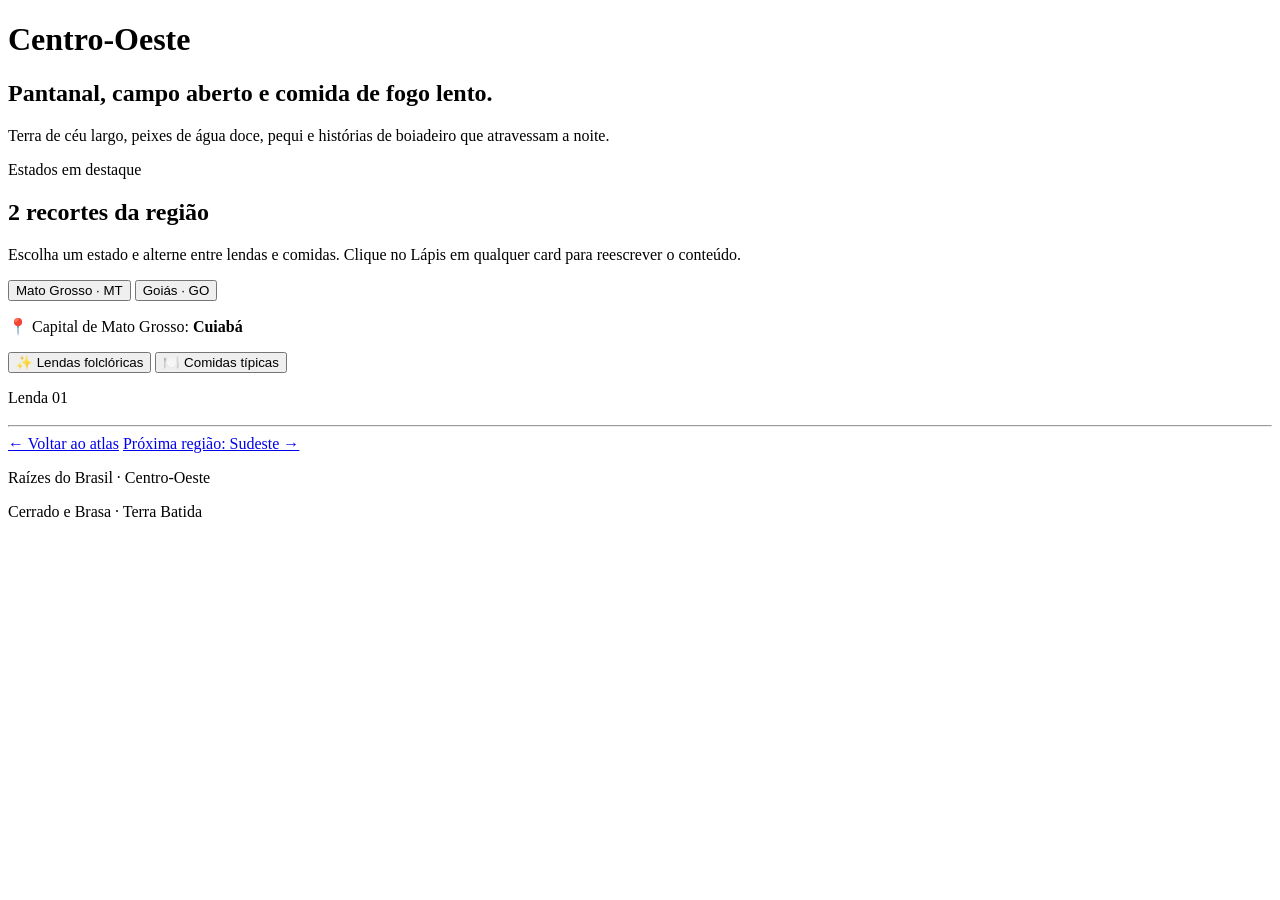
==== Regioes/centro-oeste.html @ 826f3be6 "mais uns baguio e o centro-oeste html" ====
<!DOCTYPE html>
<html lang="pt-BR">
    <head>
        <meta charset="UTF-8">
        <meta name="viewport" content="width=device-width, initial-scale=1.0">
        <title>Região Centro-Oeste</title>
        <link rel="stylesheet" href="../styles/centro-oeste.css">
        <link rel="icon" type="image/png" href="../Img/regiao-centro-oeste.png" />
    </head>
    <body>
        <header id="header">
            <div id="title">
                <h1>Centro-Oeste</h1>
                <h2>Pantanal, campo aberto e comida de fogo lento.</h2>
                <p id="subtxtitle">Terra de céu largo, peixes de água doce, pequi e histórias de boiadeiro que atravessam a noite.</p>
            </div>
        </header>
        <main>
            <section id="destaques">
                <div class="destaque-head">
                    <div>
                        <p class="main-title">Estados em destaque</p>
                        <h2>2 recortes da região</h2>
                    </div>
                    <p class="destaque-instruçoes">
                        Escolha um estado e alterne entre lendas e comidas.
                        Clique no Lápis em qualquer card para reescrever o conteúdo.
                    </p>
                </div>

                <div class="divider"></div>

                <div class="interface-estados">
                    <button class="interface-estados active" data-estado="Mato-Grosso" data-capital="Cuiabá">
                        Mato Grosso <span>· MT</span>
                    </button>
                    <button class="interface-estado" data-estado="Goiás" data-capital="Goiânia">
                        Goiás <span>· GO</span>
                    </button>
                </div>

                <p class="linha-capital">
                    📍 Capital de <span id="capitalEstado">Mato Grosso</span>: <strong id="capitalNome">Cuiabá</strong>
                </p>

                <div class="interface-conteudo">
                    <button class="interface-cont active" data-tipo="Lendas">✨ Lendas folclóricas</button>
                    <button class="interface-cont" data-tipo="comidas">🍽️ Comidas típicas</button>
                </div>

                <article class="conteudo-card">
                    <p class="card-label">Lenda 01</p>
                    <h3></h3>
                    <p class="card-frase"></p>
                    <p class="card-texto"></p>
                </article>

                <hr class="footer-divisor">
                <div class="footer-nav">
                    <a href="../index.html" class="link-voltar">← Voltar ao atlas</a>
                    <a href="../Regioes/sudeste.html" class="btn-proxima">Próxima região: Sudeste →</a>
                </div>
            </section>
        </main>

        <footer>
            <p class="footer-marca">Raízes do Brasil · Centro-Oeste</p>
            <p class="footer-marca">Cerrado e Brasa · Terra Batida</p>
        </footer>
    </body>
</html>
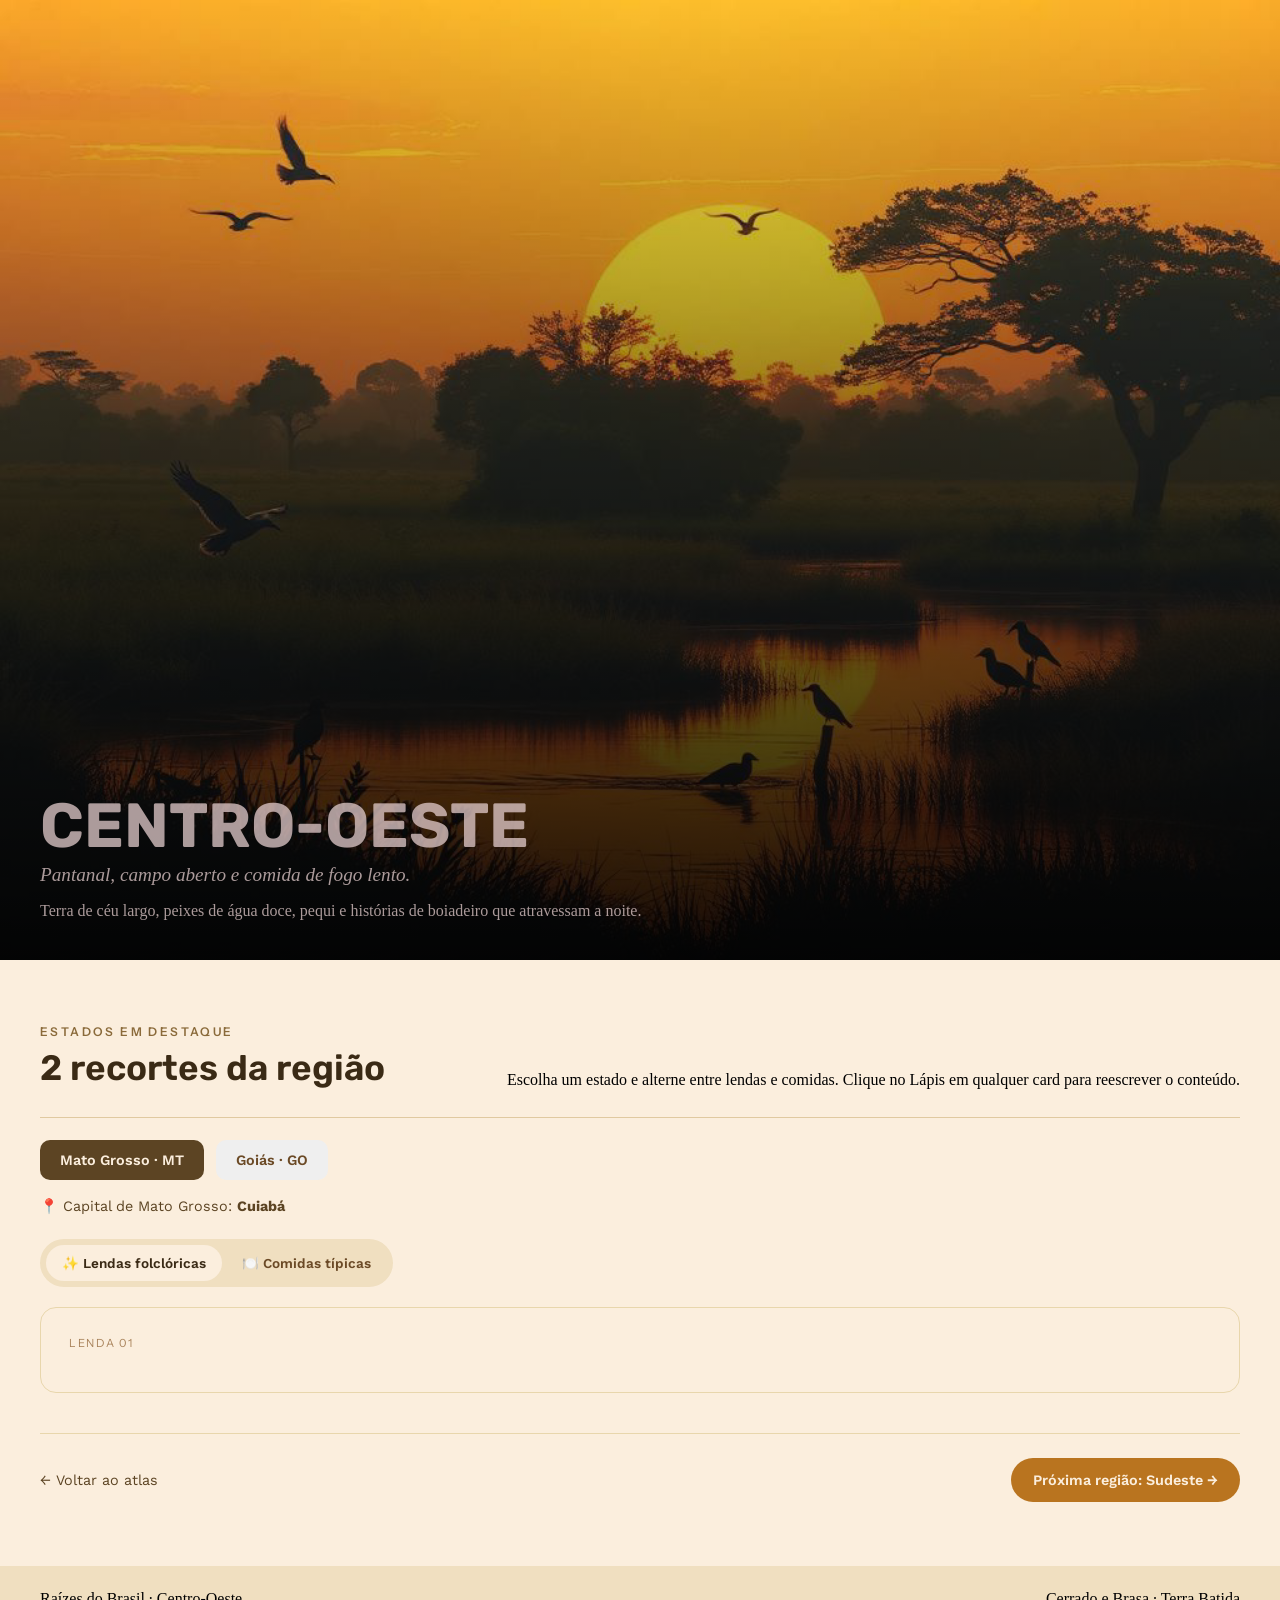
==== commit b98d87b0: "Merge branch 'main' of https://github.com/rique94/Projeto1DSA-DADAHOIN-Daniel-Deivid-Henrique-Isaias" ====
--- a/Regioes/centro-oeste.html
+++ b/Regioes/centro-oeste.html
@@ -4,7 +4,7 @@
         <meta charset="UTF-8">
         <meta name="viewport" content="width=device-width, initial-scale=1.0">
         <title>Região Centro-Oeste</title>
-        <link rel="stylesheet" href="../styles/centro-oeste.css">
+        <link rel="stylesheet" href="./styles/centro-oeste.css">
         <link rel="icon" type="image/png" href="../Img/regiao-centro-oeste.png" />
     </head>
     <body>
@@ -12,7 +12,7 @@
             <div id="title">
                 <h1>Centro-Oeste</h1>
                 <h2>Pantanal, campo aberto e comida de fogo lento.</h2>
-                <p id="subtxtitle">Terra de céu largo, peixes de água doce, pequi e histórias de boiadeiro que atravessam a noite.</p>
+                <p id="subtextitle">Terra de céu largo, peixes de água doce, pequi e histórias de boiadeiro que atravessam a noite.</p>
             </div>
         </header>
         <main>
@@ -31,7 +31,7 @@
                 <div class="divider"></div>
 
                 <div class="interface-estados">
-                    <button class="interface-estados active" data-estado="Mato-Grosso" data-capital="Cuiabá">
+                    <button class="interface-estado active" data-estado="Mato-Grosso" data-capital="Cuiabá">
                         Mato Grosso <span>· MT</span>
                     </button>
                     <button class="interface-estado" data-estado="Goiás" data-capital="Goiânia">
--- a/Regioes/styles/centro-oeste.css
+++ b/Regioes/styles/centro-oeste.css
@@ -0,0 +1,294 @@
+* {
+    margin: 0px;
+    padding: 0px;
+    box-sizing: border-box;
+}
+
+@font-face {
+    font-family: "Bricolage";
+    src: url("fonts/BricolageGrotesque-VariableFont_opsz\,wdth\,wght\ \(1\).ttf");
+}
+@font-face {
+    font-family: "Caveat";
+    src: url("../../fonts/Caveat-VariableFont_wght.ttf");
+}
+@font-face {
+    font-family: "WorkSans";
+    src: url("../../fonts/WorkSans-VariableFont_wght.ttf");
+}
+@font-face {
+    font-family: "SpaceGrotesk";
+    src: url("../../fonts/SpaceGrotesk-VariableFont_wght.ttf");
+}
+@font-face {
+    font-family: "InstrumentSans";
+    src: url("../../fonts/InstrumentSans-VariableFont_wdth\,wght.ttf");
+}
+@font-face {
+    font-family: "InstrumentSerif";
+    src: url("../../fonts/InstrumentSerif-Regular.ttf");
+}
+@font-face {
+   font-family: "bebas-neue";
+   src: url("../../fonts/BebasNeue-Regular.ttf");
+}
+@font-face {
+    font-family: "Rubik";
+    src: url("../../fonts/Rubik-VariableFont_wght.ttf");
+}
+
+header {
+    background-image: linear-gradient(rgba(0, 0, 0, 0), rgba(0, 0, 0, 0.9) 100%),
+    url('../../Img/regiao-centro-oeste.png');
+    background-size: cover;
+    background-position: center;
+    background-repeat: no-repeat;
+    min-height: 960px;
+
+    display: flex;
+    flex-direction: column;
+    justify-content: flex-end;
+    padding: 40px;
+    color: rgba(228, 205, 205, 0.747);
+}
+
+#title h1 {
+    font-family: "Rubik", sans-serif;
+    font-size: 3.9rem;
+    text-transform: uppercase;
+    line-height: 0.95;
+    margin-bottom: 8px;
+
+}
+
+#title h2 {
+    font-family: "InstumentSerif",serif;
+    font-style: italic;
+    font-weight: 400;
+    font-size: 1.2rem;
+    margin-bottom: 16px;
+}
+
+#subtexttile {
+    font-family: "WorkSans", sans-serif;
+    font-size: 1rem;
+    line-height: 1.5;
+    max-width: 500px;
+}
+/* Destaques */
+
+#destaques {
+    max-width: 1280px;
+    margin: 0 auto;
+    padding: 64px 40px;
+    background: #fbeedd;  
+}
+
+.destaque-head {
+    display: flex;
+    justify-content: space-between;
+    align-items: flex-end;
+    flex-wrap: wrap;
+    gap: 32px;
+}
+
+.main-title {
+    font-family: "InstrumentSans", sans-serif;
+    font-size: 0.75rem;
+    font-weight: 600;
+    letter-spacing: 0.2em;
+    text-transform: uppercase;
+    color: #8a6a3a;
+    margin-bottom: 8px;
+}
+
+.destaque-head h2 {
+    font-family: "Rubik", sans-serif;
+    font-weight: 600;
+    font-size: 2.2rem;
+    color: #3a2a15;
+}
+
+.destaque-instuçoes {
+    font-family: "WorkSans", sans-serif;
+    max-width: 340px;
+    font-size: 0.95rem;
+    color: #5c4423;
+}
+
+.divider {
+    height: 1px;
+    background: #e0c9a0;
+    margin: 28px 0 22px;
+}
+
+/*Botões estado*/
+
+.interface-estados {
+    display: flex;
+    gap: 12px;
+    margin-bottom: 18px;   
+}
+
+.interface-estado {
+    font-family: "WorkSans", sans-serif;
+    font-weight: 600;
+    font-size: 0.9rem;
+    padding: 12px 20px;
+    border: none;
+    border-radius: 10px;
+    background; #f0dfc0;
+    color: #6b4a26;
+    cursor: pointer;
+    transition: transform 0.2s ease, background 0.2s ease;
+}
+
+.interface-estado:hover {
+    background: #e6cfa0;
+    transform: translateY(-2px);
+}
+
+.interface-estado.active {
+    background: #5c4423;
+    color: #fbeedd;
+}
+
+.linha-capital {
+    font-family: "WorkSans", sans-serif;
+    font-size: 0.9rem;
+    color: #5c4423;
+    margin-bottom: 24px;
+}
+
+/* Botões de conteúdo (lendas e comidas) */
+.interface-conteudo {
+    display: inline-flex;
+    gap: 4px;
+    background: #f0dfc0;
+    padding: 6px;
+    border-radius: 999px;
+    margin-bottom: 20px;
+}
+
+.interface-cont {
+    font-family: "WorkSans", sans-serif;
+    font-weight: 600;
+    font-size: 0.85rem;
+    padding: 10px 16px;
+    border: none;
+    border-radius: 999px;
+    background: transparent;
+    color: #6b4a26;
+    cursor: pointer;
+    transition: background 0.2s ease, color 0.2 ease;
+}
+
+.interface-cont:hover {
+    background: rgba(251, 238, 221, 0.6);
+}
+
+.interface-cont.active {
+    background: #fbeedd;
+    color: #3a2a15;
+}
+
+/*Conteúdo do Card*/
+.conteudo-card {
+    background: #fbeedd;
+    border: 1px solid #e8d6ac;
+    border-radius: 16px;
+    padding: 28px;
+    max-width: 560;
+    position: relative;
+    overflow: hidden;
+    transition: transform 0.25s ease, box-shadow 0.25s ease;
+}
+
+.conteudo-card:hover {
+    transform: translateY(-4px);
+    box-shadow: 0 12px 24px rgba(58, 42, 21, 0.12);
+}
+.card-label {
+    font-family: "InstrumentSans", sans-serif;
+    font-size: 0.7rem;
+    letter-spacing: 0.15em;
+    text-transform: uppercase;
+    color: #a8825a;
+    margin-bottom: 6px;
+}
+.conteudo-card h3 {
+    font-family: "Rubik", sans-serif;
+    font-weight: 800;
+    font-size: 1.6rem;
+    margin-bottom: 8px;
+}
+
+.card-frase {
+    font-family: "InstrumentSerif", sans-serif;
+    font-style: italic;
+    color: #b9741f;
+    font-size: 1.05rem;
+    margin-bottom: 14px;
+}
+
+.card-texto {
+    font-family: "WorkSans", sans-serif;
+    font-size: 0.95rem;
+    line-height: 1.6;
+    color: #5c4423;
+}
+
+/*Ródapé da seção*/
+.footer-divisor {
+    border: none;
+    border-top: 1px solid #e8d6ac;
+    margin: 40px 0 24px;
+}
+
+.footer-nav {
+    display: flex;
+    justify-content: space-between;
+    align-items: center;
+}
+
+.link-voltar {
+    font-family: "WorkSans", sans-serif;
+    font-size: 0.9rem;
+    color: #5c4423;
+    text-decoration: none;
+}
+
+.btn-proxima {
+    font-family: "WorkSans", sans-serif;
+    font-weight: 600;
+    font-size: 0.9rem;
+    background: #b9741f;
+    color: #fbeedd;
+    padding: 14px 22px;
+    border-radius: 999px;
+    text-decoration: none;
+}
+
+/*Footer da página*/
+footer {
+    display: flex;
+    justify-content: space-between;
+    align-items: center;
+    padding: 24px 40px;
+    background: #f0dfc0;   
+}
+
+footer-marca {
+    font-family: "Rubik", sans-serif;
+    font-weight: 700;
+    font-size: 0.9rem;
+    letter-spacing: 0.05em;
+    text-transform: uppercase;
+    color: #3a2a15;
+}
+
+.footer-tag {
+    font-family: "WorkSans", sans-serif;
+    font-size: 0.85rem;
+    color: #6b4a26;
+}
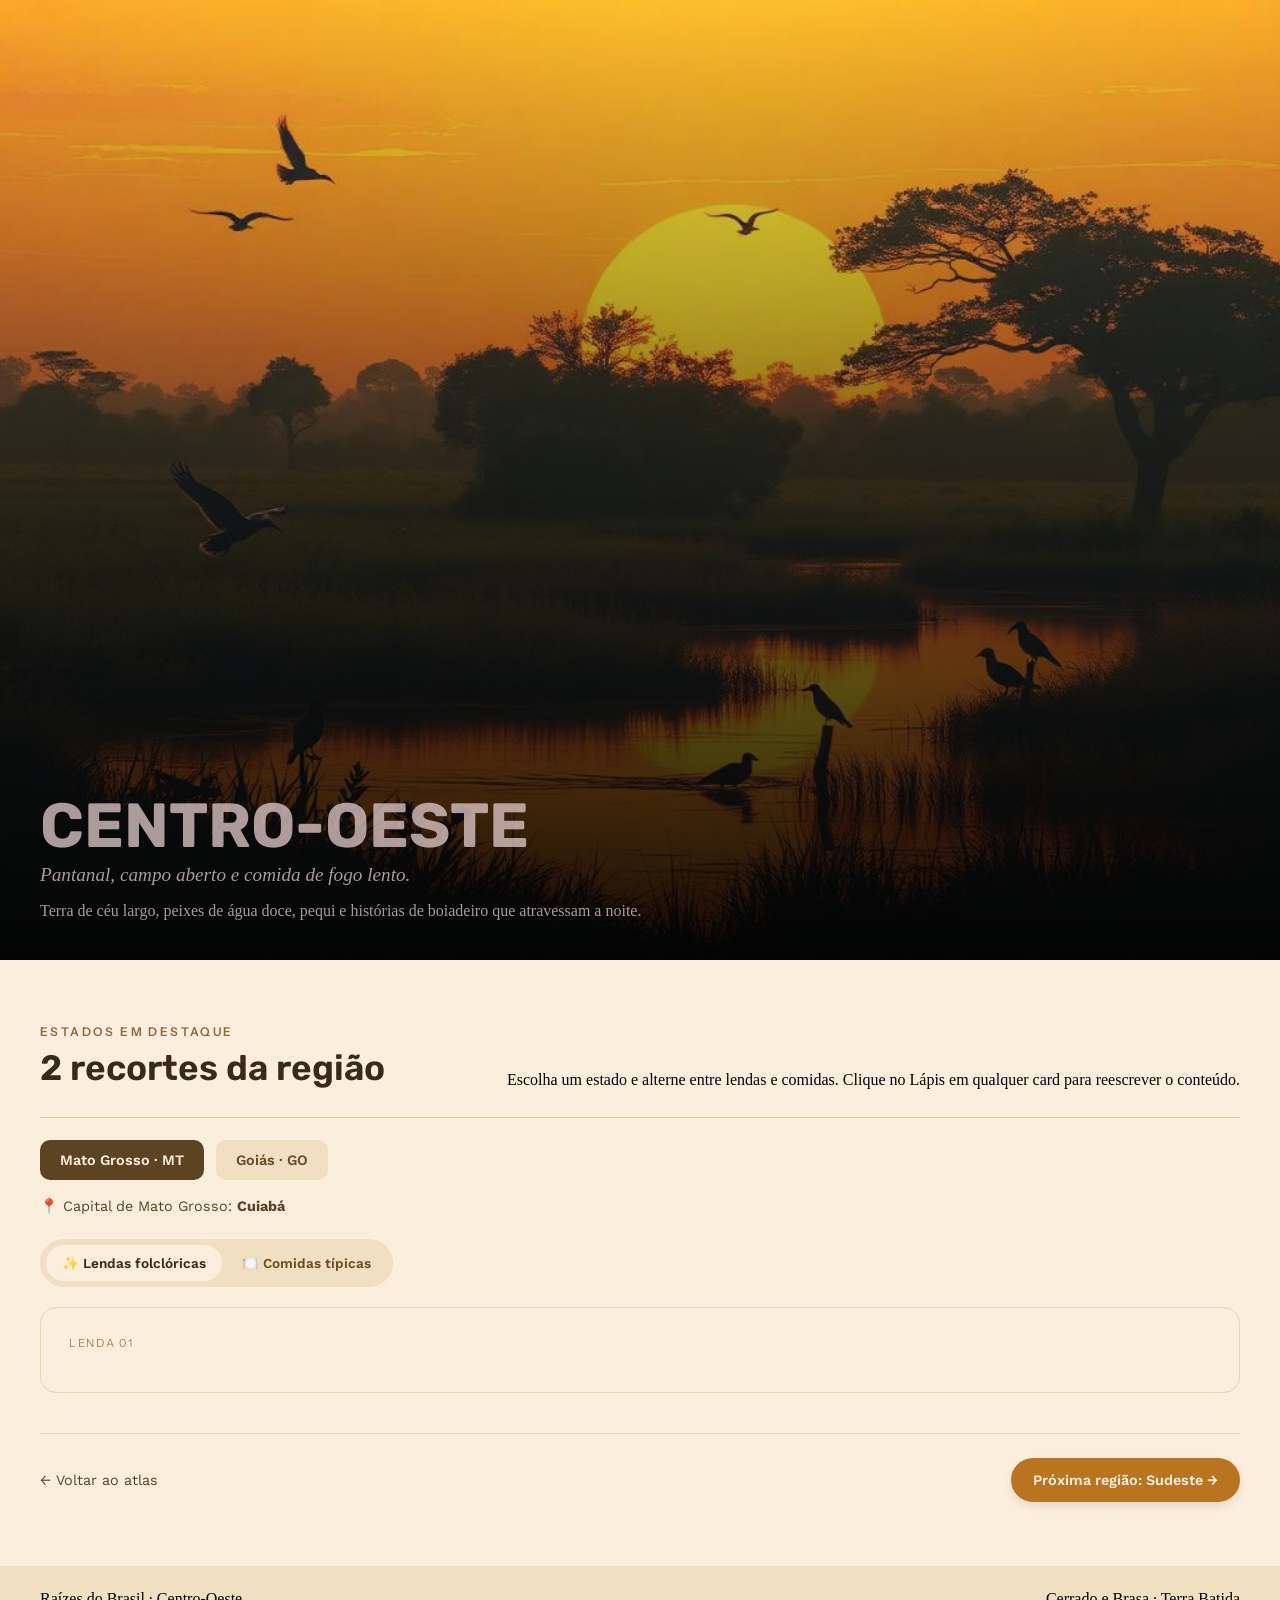
==== commit 33b3c59a: "arrumei  o link do sudeste" ====
--- a/Regioes/centro-oeste.html
+++ b/Regioes/centro-oeste.html
@@ -58,7 +58,7 @@
                 <hr class="footer-divisor">
                 <div class="footer-nav">
                     <a href="../index.html" class="link-voltar">← Voltar ao atlas</a>
-                    <a href="../Regioes/sudeste.html" class="btn-proxima">Próxima região: Sudeste →</a>
+                    <a href="./suldeste.html" class="btn-proxima">Próxima região: Sudeste →</a>
                 </div>
             </section>
         </main>
--- a/Regioes/styles/centro-oeste.css
+++ b/Regioes/styles/centro-oeste.css
@@ -35,6 +35,11 @@
 @font-face {
     font-family: "Rubik";
     src: url("../../fonts/Rubik-VariableFont_wght.ttf");
+}
+
+body {
+    background-color: #fbeedd;
+
 }
 
 header {
@@ -137,7 +142,7 @@
     padding: 12px 20px;
     border: none;
     border-radius: 10px;
-    background; #f0dfc0;
+    background-color: #f0dfc0;
     color: #6b4a26;
     cursor: pointer;
     transition: transform 0.2s ease, background 0.2s ease;
@@ -256,6 +261,11 @@
     font-size: 0.9rem;
     color: #5c4423;
     text-decoration: none;
+    transform: transform 0.2s ease, color 0.2s ease;
+}
+.link-voltar:hover{
+    color: #b9741f;
+    transform: translateY(-2px);
 }
 
 .btn-proxima {
@@ -267,6 +277,12 @@
     padding: 14px 22px;
     border-radius: 999px;
     text-decoration: none;
+    transition: background 0.2s ease, transform 0.2s ease;
+    box-shadow: 0 4px 8px rgba(44, 27, 15, 0.1);
+}
+.btn-proxima:hover {
+    background: #995f19;
+    transform: translateY(-2px);
 }
 
 /*Footer da página*/
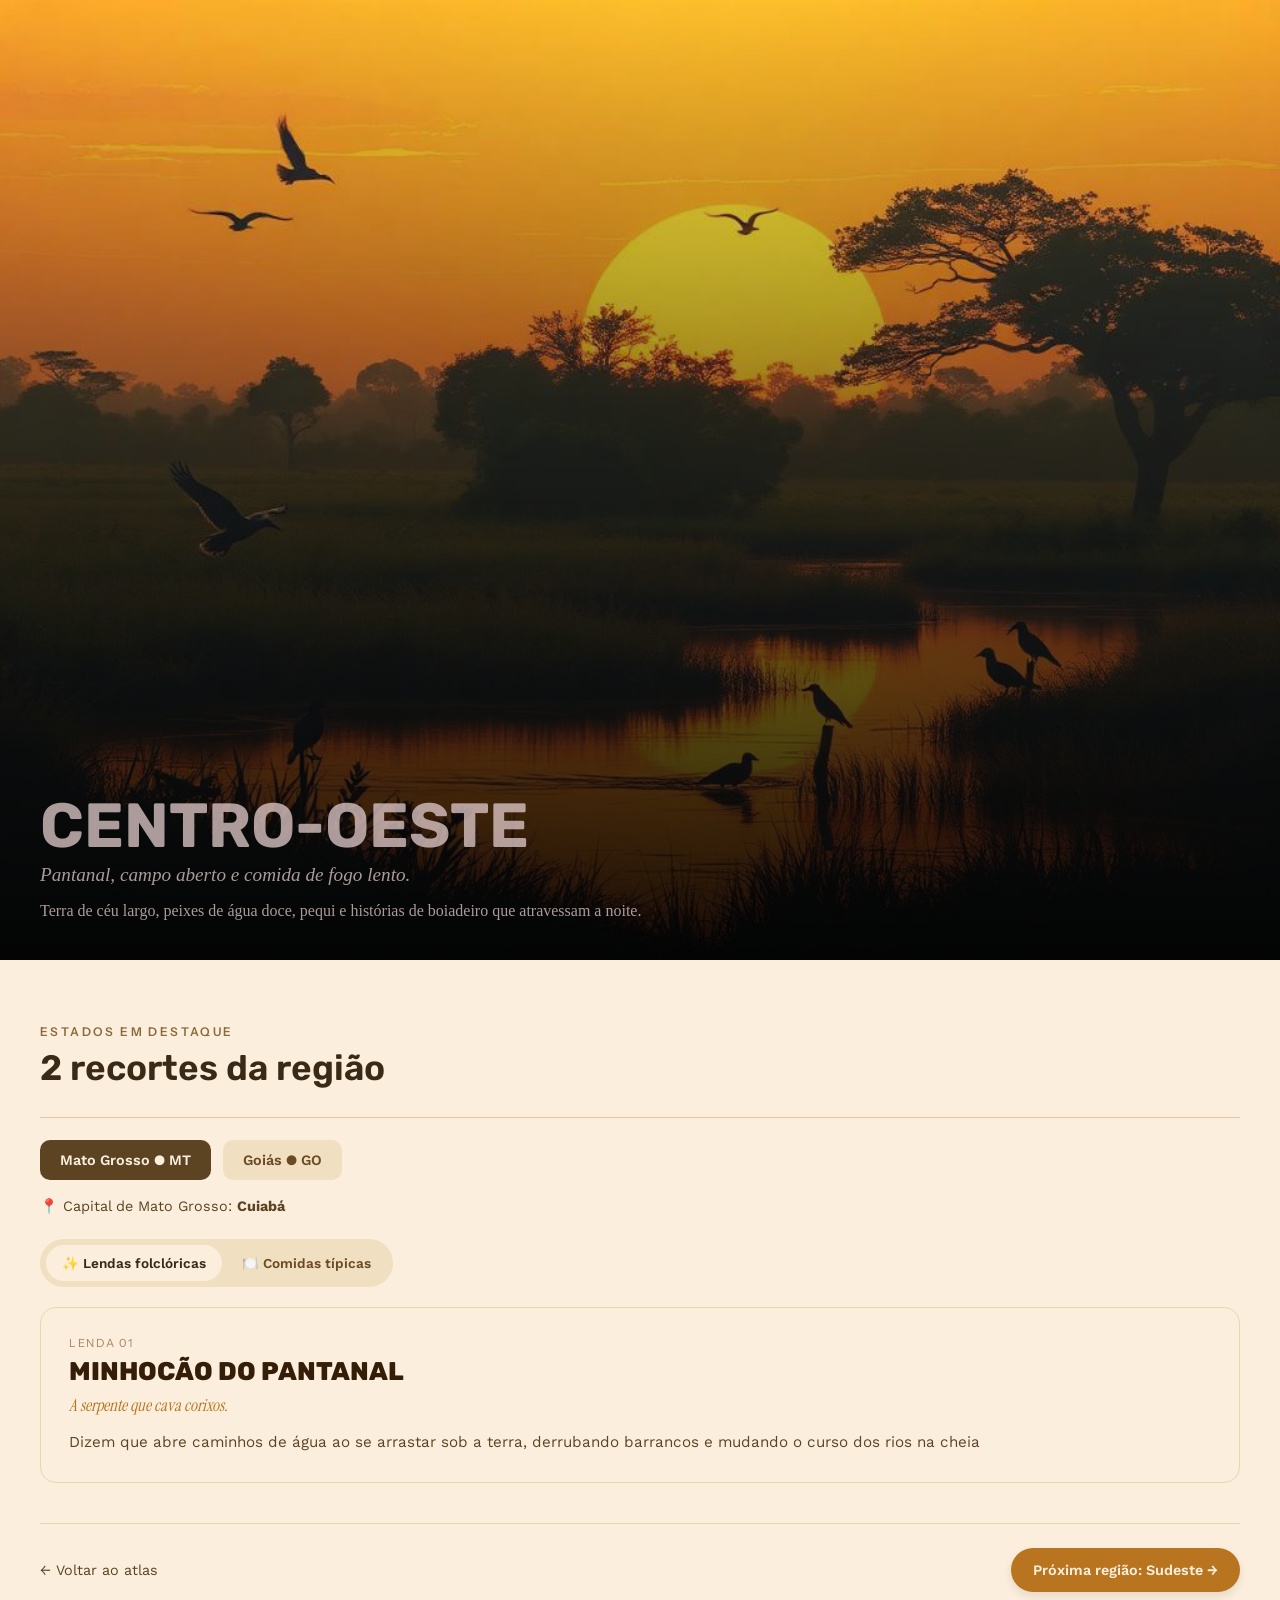
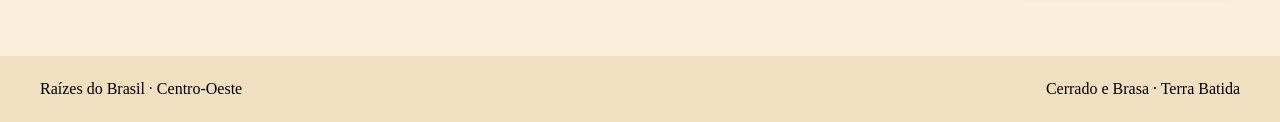
==== commit 87bf024c: "to quase terminando os JSs" ====
--- a/Regioes/centro-oeste.html
+++ b/Regioes/centro-oeste.html
@@ -22,43 +22,39 @@
                         <p class="main-title">Estados em destaque</p>
                         <h2>2 recortes da região</h2>
                     </div>
-                    <p class="destaque-instruçoes">
-                        Escolha um estado e alterne entre lendas e comidas.
-                        Clique no Lápis em qualquer card para reescrever o conteúdo.
-                    </p>
                 </div>
 
                 <div class="divider"></div>
 
                 <div class="interface-estados">
-                    <button class="interface-estado active" data-estado="Mato-Grosso" data-capital="Cuiabá">
-                        Mato Grosso <span>· MT</span>
+                    <button class="interface-estado active" data-estado="Mato-Grosso" data-capital="Cuiabá" id="estado1" onclick="mudarEstado('matoGrosso')">
+                        Mato Grosso <span>● MT</span>
                     </button>
-                    <button class="interface-estado" data-estado="Goiás" data-capital="Goiânia">
-                        Goiás <span>· GO</span>
+                    <button class="interface-estado" data-estado="Goiás" data-capital="Goiânia" id="estado2" onclick="mudarEstado('goias')">
+                        Goiás <span>● GO</span>
                     </button>
                 </div>
 
-                <p class="linha-capital">
+                <p class="linha-capital" id="resEstado">
                     📍 Capital de <span id="capitalEstado">Mato Grosso</span>: <strong id="capitalNome">Cuiabá</strong>
                 </p>
 
                 <div class="interface-conteudo">
-                    <button class="interface-cont active" data-tipo="Lendas">✨ Lendas folclóricas</button>
-                    <button class="interface-cont" data-tipo="comidas">🍽️ Comidas típicas</button>
+                    <button class="interface-cont active" data-tipo="Lendas" id="lendas" onclick="mudarCard('lendas')">✨ Lendas folclóricas</button>
+                    <button class="interface-cont" data-tipo="comidas" id="comidas" onclick="mudarCard('comidas')">🍽️ Comidas típicas</button>
                 </div>
 
                 <article class="conteudo-card">
-                    <p class="card-label">Lenda 01</p>
-                    <h3></h3>
-                    <p class="card-frase"></p>
-                    <p class="card-texto"></p>
+                    <p class="card-label" id="card">Lenda 01</p>
+                    <h3 id="cardTitle">MINHOCÃO DO PANTANAL</h3>
+                    <p class="card-frase" id="cardSubtitle">A serpente que cava corixos.</p>
+                    <p class="card-texto" id="cardText">Dizem que abre caminhos de água ao se arrastar sob a terra, derrubando barrancos e mudando o curso dos rios na cheia</p>
                 </article>
 
                 <hr class="footer-divisor">
                 <div class="footer-nav">
                     <a href="../index.html" class="link-voltar">← Voltar ao atlas</a>
-                    <a href="./suldeste.html" class="btn-proxima">Próxima região: Sudeste →</a>
+                    <a href="./sudeste.html" class="btn-proxima">Próxima região: Sudeste →</a>
                 </div>
             </section>
         </main>
@@ -68,4 +64,5 @@
             <p class="footer-marca">Cerrado e Brasa · Terra Batida</p>
         </footer>
     </body>
+    <script src="./scripts/centro-oeste.js"></script>
 </html>
--- a/Regioes/styles/centro-oeste.css
+++ b/Regioes/styles/centro-oeste.css
@@ -223,6 +223,7 @@
 }
 .conteudo-card h3 {
     font-family: "Rubik", sans-serif;
+    color: #351e08;
     font-weight: 800;
     font-size: 1.6rem;
     margin-bottom: 8px;
